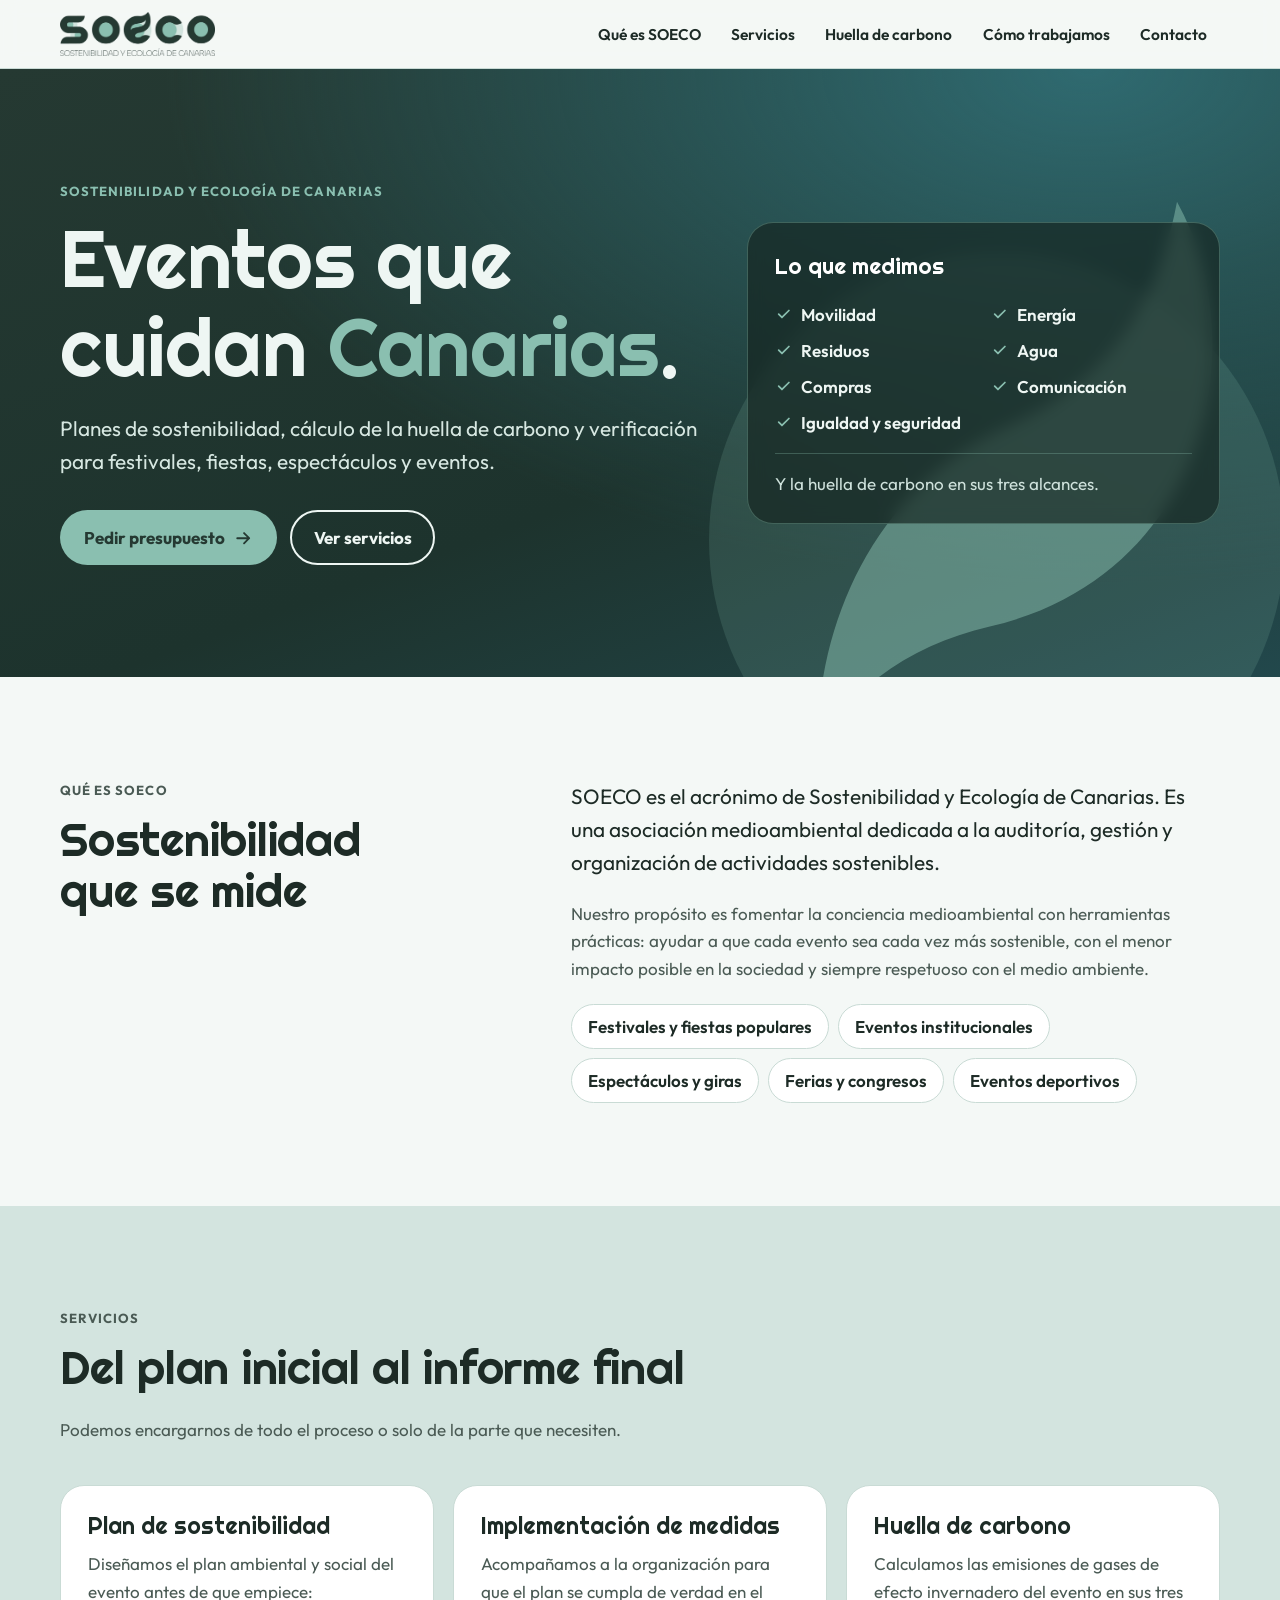
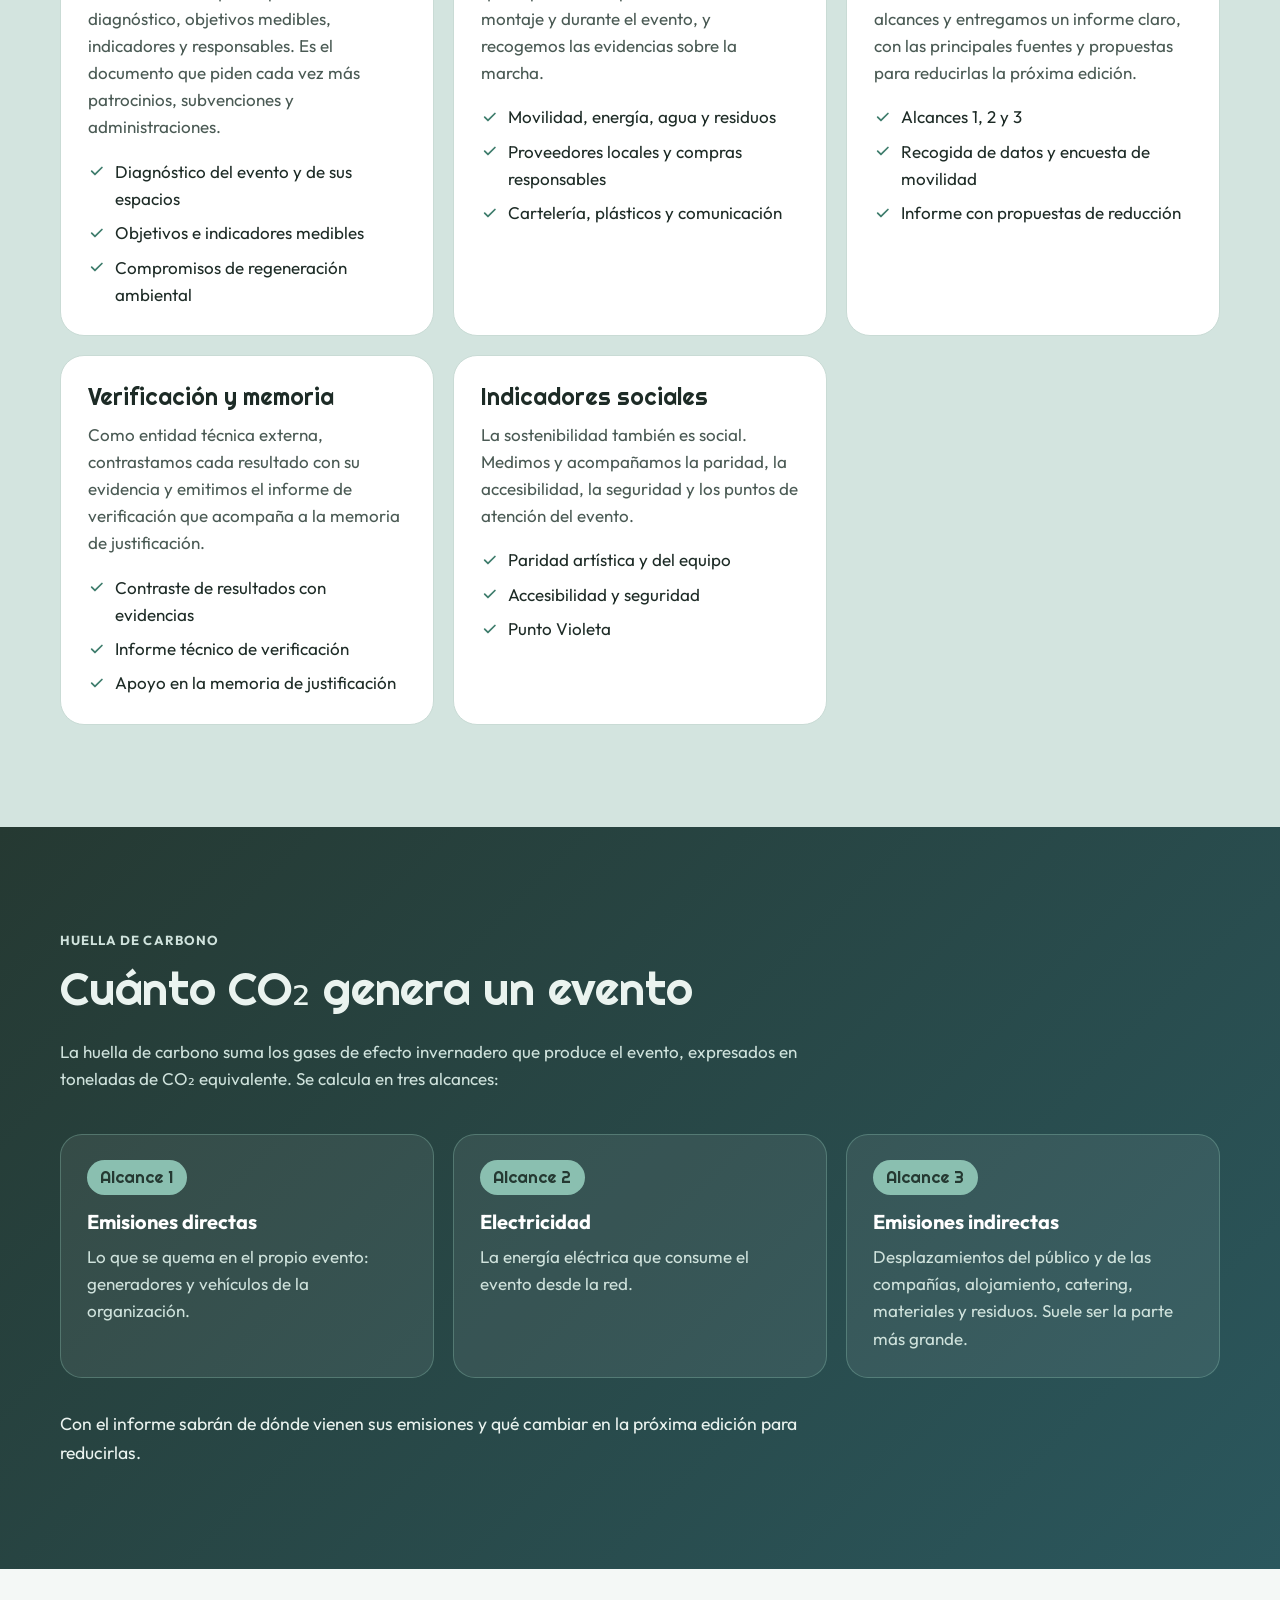
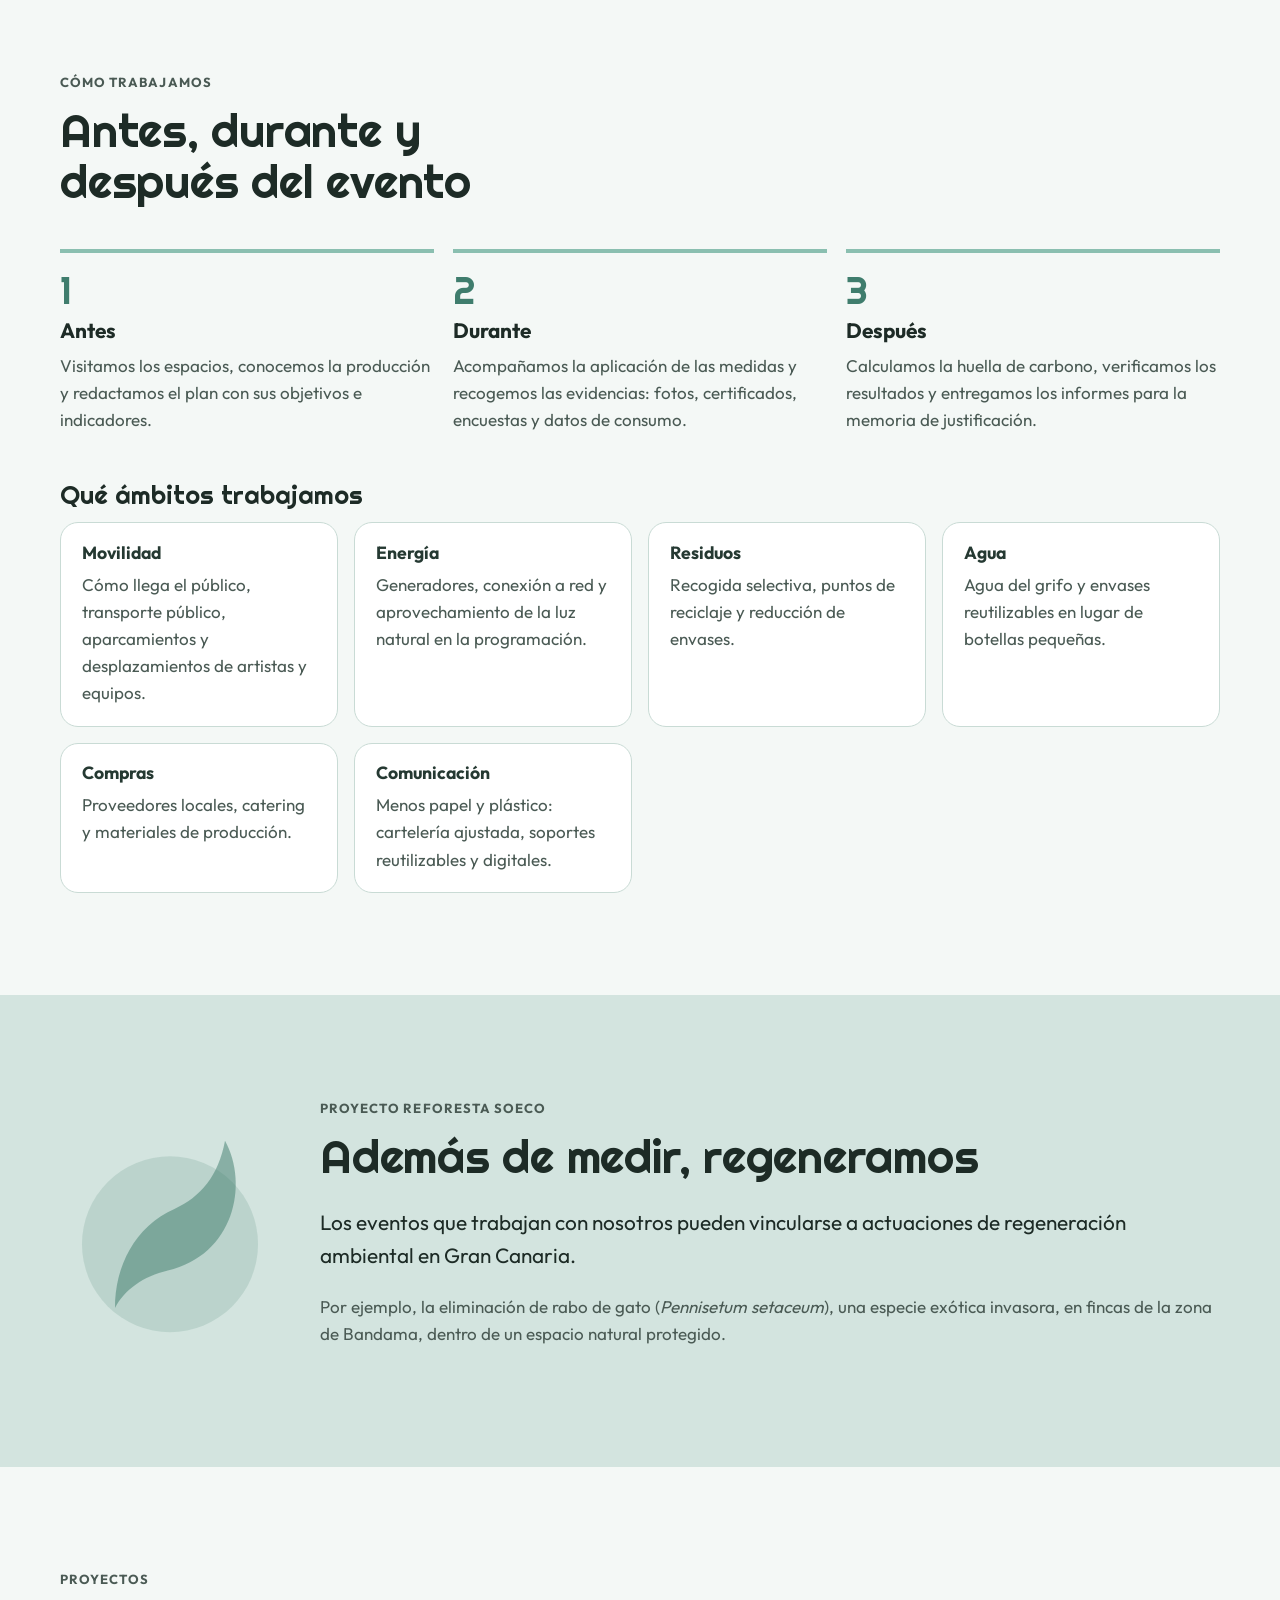
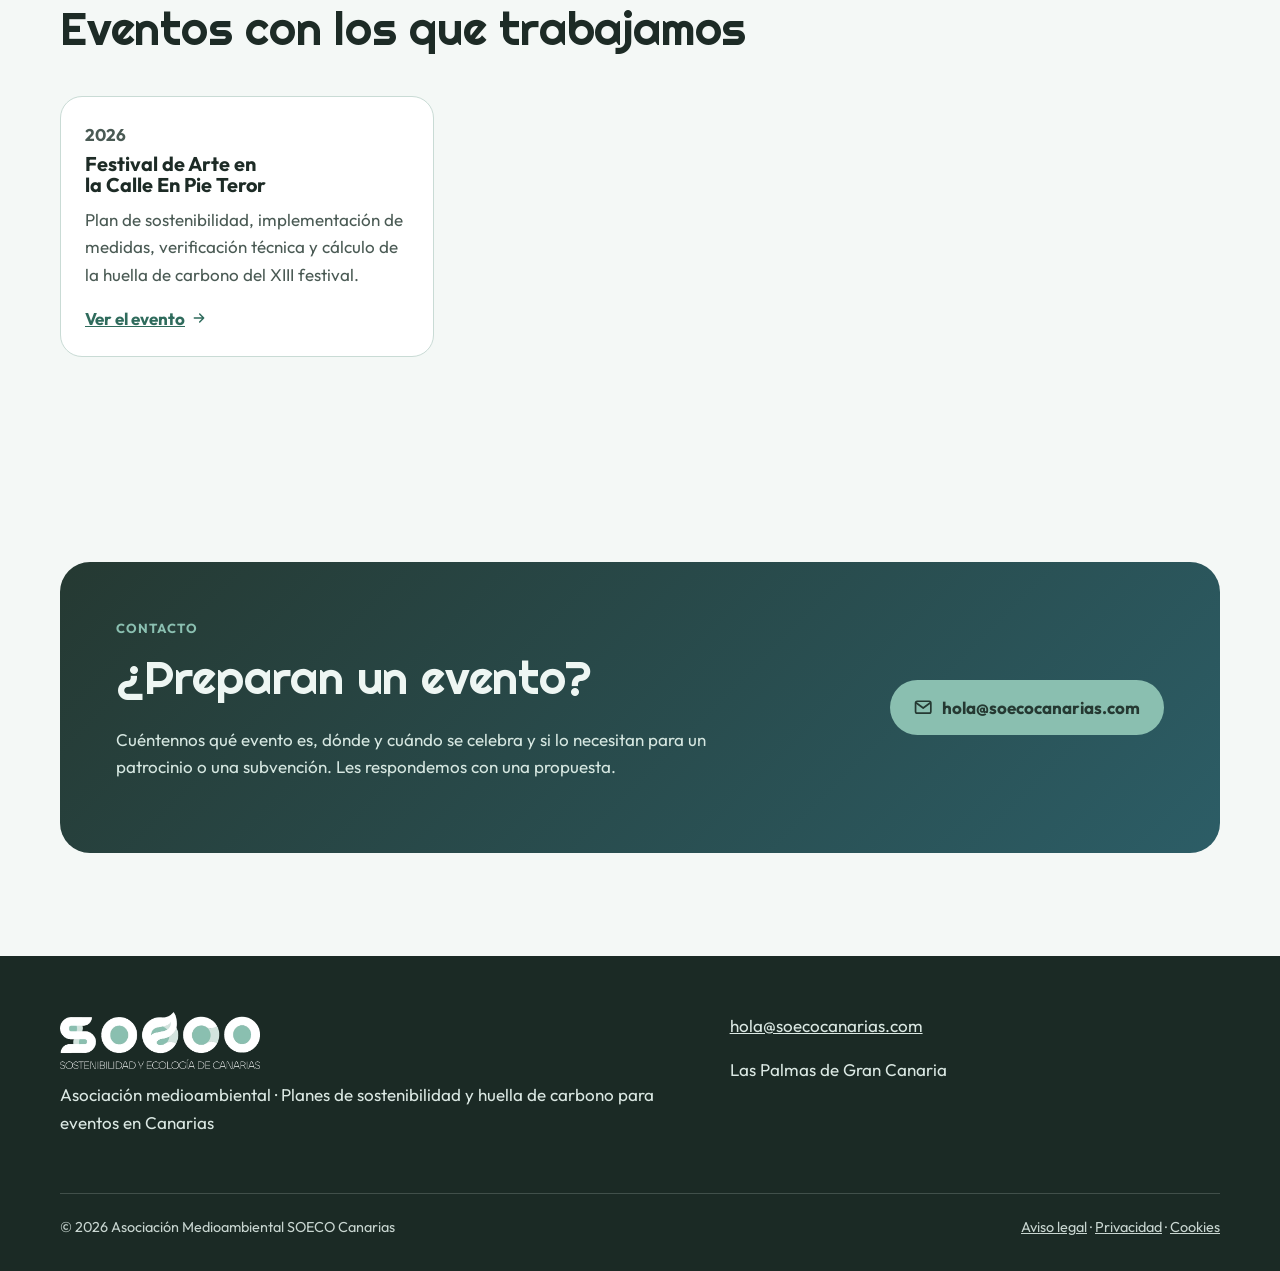
==== index.html @ d03ff1de "Web de SOECO: planes de sostenibilidad y huella de carbono para eventos Co-Authored-By: Claude Opus " ====
<!doctype html>
<html lang="es" class="sin-js">
<head>
<meta charset="utf-8">
<meta name="viewport" content="width=device-width, initial-scale=1">
<title>SOECO Canarias · Planes de sostenibilidad y huella de carbono para eventos</title>
<meta name="description" content="Planes de sostenibilidad, cálculo de la huella de carbono y verificación para festivales, fiestas y eventos en Canarias.">
<link rel="canonical" href="https://soecocanarias.com/">
<meta name="theme-color" content="#253932">
<meta property="og:type" content="website">
<meta property="og:site_name" content="SOECO Canarias">
<meta property="og:locale" content="es_ES">
<meta property="og:title" content="SOECO Canarias · Planes de sostenibilidad y huella de carbono para eventos">
<meta property="og:description" content="Planes de sostenibilidad, cálculo de la huella de carbono y verificación para festivales, fiestas y eventos en Canarias.">
<meta property="og:url" content="https://soecocanarias.com/">
<meta property="og:image" content="https://soecocanarias.com/img/og.png">
<meta name="twitter:card" content="summary_large_image">
<link rel="icon" href="/favicon.svg" type="image/svg+xml">
<link rel="icon" href="/favicon.png" type="image/png">
<link rel="apple-touch-icon" href="/apple-touch-icon.png">
<link rel="manifest" href="/site.webmanifest">
<link rel="preload" href="/fonts/righteous-latin-400-normal.woff2" as="font" type="font/woff2" crossorigin>
<link rel="preload" href="/fonts/outfit-latin-400-normal.woff2" as="font" type="font/woff2" crossorigin>
<link rel="stylesheet" href="/css/estilos.css">
</head>
<body>
<a class="saltar" href="#contenido">Saltar al contenido</a>
<header class="nav">
  <div class="contenedor nav-fila">
    <a class="marca" href="/" aria-label="SOECO Canarias, ir al inicio"><img src="/img/logo.webp" width="180" height="51" alt="SOECO, Sostenibilidad y Ecología de Canarias"></a>
    <button class="boton-menu" type="button" aria-controls="menu" aria-expanded="false"><span class="visualmente-oculto">Abrir menú</span><svg viewBox="0 0 24 24" fill="none" stroke="currentColor" stroke-width="2.2" stroke-linecap="round" aria-hidden="true"><path d="M4 7h16M4 12h16M4 17h16"/></svg></button>
    <ul class="menu" id="menu"><li><a href="/#que-es">Qué es SOECO</a></li><li><a href="/#servicios">Servicios</a></li><li><a href="/#huella">Huella de carbono</a></li><li><a href="/#como">Cómo trabajamos</a></li><li><a href="/#contacto">Contacto</a></li></ul>
  </div>
</header>
<main id="contenido">
<section class="portada">
  <svg class="hoja hoja-portada" viewBox="0 0 200 200" aria-hidden="true" focusable="false">
<circle cx="100" cy="112" r="80" fill="currentColor" opacity=".16"/>
<path d="M150 18c22 40 8 104-52 118-22 5-40 18-48 34 0-38 18-74 54-90 24-11 40-30 46-62z" fill="currentColor" opacity=".5"/>
</svg>
  <div class="contenedor portada-grid">
    <div>
      <p class="antetitulo">Sostenibilidad y ecología de Canarias</p>
      <h1>Eventos que cuidan <span>Canarias</span>.</h1>
      <p class="entradilla">Planes de sostenibilidad, cálculo de la huella de carbono y verificación para festivales, fiestas, espectáculos y eventos.</p>
      <div class="botones">
        <a class="boton boton-claro" href="#contacto">Pedir presupuesto <svg viewBox="0 0 24 24" fill="none" stroke="currentColor" stroke-width="2.2" stroke-linecap="round" stroke-linejoin="round" aria-hidden="true"><path d="M5 12h14M13 6l6 6-6 6"/></svg></a>
        <a class="boton boton-linea" href="#servicios">Ver servicios</a>
      </div>
    </div>
    <div class="panel aparece" aria-label="Lo que medimos en un evento">
      <p class="panel-titulo">Lo que medimos</p>
      <ul class="panel-lista"><li><svg viewBox="0 0 24 24" fill="none" stroke="currentColor" stroke-width="2.4" stroke-linecap="round" stroke-linejoin="round" aria-hidden="true"><path d="m5 12.5 4.5 4.5L19 7.5"/></svg><span>Movilidad</span></li><li><svg viewBox="0 0 24 24" fill="none" stroke="currentColor" stroke-width="2.4" stroke-linecap="round" stroke-linejoin="round" aria-hidden="true"><path d="m5 12.5 4.5 4.5L19 7.5"/></svg><span>Energía</span></li><li><svg viewBox="0 0 24 24" fill="none" stroke="currentColor" stroke-width="2.4" stroke-linecap="round" stroke-linejoin="round" aria-hidden="true"><path d="m5 12.5 4.5 4.5L19 7.5"/></svg><span>Residuos</span></li><li><svg viewBox="0 0 24 24" fill="none" stroke="currentColor" stroke-width="2.4" stroke-linecap="round" stroke-linejoin="round" aria-hidden="true"><path d="m5 12.5 4.5 4.5L19 7.5"/></svg><span>Agua</span></li><li><svg viewBox="0 0 24 24" fill="none" stroke="currentColor" stroke-width="2.4" stroke-linecap="round" stroke-linejoin="round" aria-hidden="true"><path d="m5 12.5 4.5 4.5L19 7.5"/></svg><span>Compras</span></li><li><svg viewBox="0 0 24 24" fill="none" stroke="currentColor" stroke-width="2.4" stroke-linecap="round" stroke-linejoin="round" aria-hidden="true"><path d="m5 12.5 4.5 4.5L19 7.5"/></svg><span>Comunicación</span></li><li><svg viewBox="0 0 24 24" fill="none" stroke="currentColor" stroke-width="2.4" stroke-linecap="round" stroke-linejoin="round" aria-hidden="true"><path d="m5 12.5 4.5 4.5L19 7.5"/></svg><span>Igualdad y seguridad</span></li></ul>
      <p class="panel-pie">Y la huella de carbono en sus tres alcances.</p>
    </div>
  </div>
</section>

<section class="seccion" id="que-es" aria-labelledby="t-que">
  <div class="contenedor que-grid">
    <div><p class="antetitulo">Qué es SOECO</p><h2 id="t-que">Sostenibilidad que se mide</h2></div>
    <div>
      <p class="entradilla">SOECO es el acrónimo de Sostenibilidad y Ecología de Canarias. Es una asociación medioambiental dedicada a la auditoría, gestión y organización de actividades sostenibles.</p>
      <p>Nuestro propósito es fomentar la conciencia medioambiental con herramientas prácticas: ayudar a que cada evento sea cada vez más sostenible, con el menor impacto posible en la sociedad y siempre respetuoso con el medio ambiente.</p>
      <ul class="publico"><li>Festivales y fiestas populares</li><li>Eventos institucionales</li><li>Espectáculos y giras</li><li>Ferias y congresos</li><li>Eventos deportivos</li></ul>
    </div>
  </div>
</section>

<section class="seccion seccion-palida" id="servicios" aria-labelledby="t-servicios">
  <div class="contenedor">
    <div class="cabecera-seccion"><p class="antetitulo">Servicios</p><h2 id="t-servicios">Del plan inicial al informe final</h2>
    <p>Podemos encargarnos de todo el proceso o solo de la parte que necesiten.</p></div>
    <ul class="servicios"><li class="servicio aparece"><div class="servicio-txt">
      <h3>Plan de sostenibilidad</h3><p>Diseñamos el plan ambiental y social del evento antes de que empiece: diagnóstico, objetivos medibles, indicadores y responsables. Es el documento que piden cada vez más patrocinios, subvenciones y administraciones.</p>
      <ul class="lista-check"><li><svg viewBox="0 0 24 24" fill="none" stroke="currentColor" stroke-width="2.4" stroke-linecap="round" stroke-linejoin="round" aria-hidden="true"><path d="m5 12.5 4.5 4.5L19 7.5"/></svg><span>Diagnóstico del evento y de sus espacios</span></li><li><svg viewBox="0 0 24 24" fill="none" stroke="currentColor" stroke-width="2.4" stroke-linecap="round" stroke-linejoin="round" aria-hidden="true"><path d="m5 12.5 4.5 4.5L19 7.5"/></svg><span>Objetivos e indicadores medibles</span></li><li><svg viewBox="0 0 24 24" fill="none" stroke="currentColor" stroke-width="2.4" stroke-linecap="round" stroke-linejoin="round" aria-hidden="true"><path d="m5 12.5 4.5 4.5L19 7.5"/></svg><span>Compromisos de regeneración ambiental</span></li></ul></div></li><li class="servicio aparece"><div class="servicio-txt">
      <h3>Implementación de medidas</h3><p>Acompañamos a la organización para que el plan se cumpla de verdad en el montaje y durante el evento, y recogemos las evidencias sobre la marcha.</p>
      <ul class="lista-check"><li><svg viewBox="0 0 24 24" fill="none" stroke="currentColor" stroke-width="2.4" stroke-linecap="round" stroke-linejoin="round" aria-hidden="true"><path d="m5 12.5 4.5 4.5L19 7.5"/></svg><span>Movilidad, energía, agua y residuos</span></li><li><svg viewBox="0 0 24 24" fill="none" stroke="currentColor" stroke-width="2.4" stroke-linecap="round" stroke-linejoin="round" aria-hidden="true"><path d="m5 12.5 4.5 4.5L19 7.5"/></svg><span>Proveedores locales y compras responsables</span></li><li><svg viewBox="0 0 24 24" fill="none" stroke="currentColor" stroke-width="2.4" stroke-linecap="round" stroke-linejoin="round" aria-hidden="true"><path d="m5 12.5 4.5 4.5L19 7.5"/></svg><span>Cartelería, plásticos y comunicación</span></li></ul></div></li><li class="servicio aparece"><div class="servicio-txt">
      <h3>Huella de carbono</h3><p>Calculamos las emisiones de gases de efecto invernadero del evento en sus tres alcances y entregamos un informe claro, con las principales fuentes y propuestas para reducirlas la próxima edición.</p>
      <ul class="lista-check"><li><svg viewBox="0 0 24 24" fill="none" stroke="currentColor" stroke-width="2.4" stroke-linecap="round" stroke-linejoin="round" aria-hidden="true"><path d="m5 12.5 4.5 4.5L19 7.5"/></svg><span>Alcances 1, 2 y 3</span></li><li><svg viewBox="0 0 24 24" fill="none" stroke="currentColor" stroke-width="2.4" stroke-linecap="round" stroke-linejoin="round" aria-hidden="true"><path d="m5 12.5 4.5 4.5L19 7.5"/></svg><span>Recogida de datos y encuesta de movilidad</span></li><li><svg viewBox="0 0 24 24" fill="none" stroke="currentColor" stroke-width="2.4" stroke-linecap="round" stroke-linejoin="round" aria-hidden="true"><path d="m5 12.5 4.5 4.5L19 7.5"/></svg><span>Informe con propuestas de reducción</span></li></ul></div></li><li class="servicio aparece"><div class="servicio-txt">
      <h3>Verificación y memoria</h3><p>Como entidad técnica externa, contrastamos cada resultado con su evidencia y emitimos el informe de verificación que acompaña a la memoria de justificación.</p>
      <ul class="lista-check"><li><svg viewBox="0 0 24 24" fill="none" stroke="currentColor" stroke-width="2.4" stroke-linecap="round" stroke-linejoin="round" aria-hidden="true"><path d="m5 12.5 4.5 4.5L19 7.5"/></svg><span>Contraste de resultados con evidencias</span></li><li><svg viewBox="0 0 24 24" fill="none" stroke="currentColor" stroke-width="2.4" stroke-linecap="round" stroke-linejoin="round" aria-hidden="true"><path d="m5 12.5 4.5 4.5L19 7.5"/></svg><span>Informe técnico de verificación</span></li><li><svg viewBox="0 0 24 24" fill="none" stroke="currentColor" stroke-width="2.4" stroke-linecap="round" stroke-linejoin="round" aria-hidden="true"><path d="m5 12.5 4.5 4.5L19 7.5"/></svg><span>Apoyo en la memoria de justificación</span></li></ul></div></li><li class="servicio aparece"><div class="servicio-txt">
      <h3>Indicadores sociales</h3><p>La sostenibilidad también es social. Medimos y acompañamos la paridad, la accesibilidad, la seguridad y los puntos de atención del evento.</p>
      <ul class="lista-check"><li><svg viewBox="0 0 24 24" fill="none" stroke="currentColor" stroke-width="2.4" stroke-linecap="round" stroke-linejoin="round" aria-hidden="true"><path d="m5 12.5 4.5 4.5L19 7.5"/></svg><span>Paridad artística y del equipo</span></li><li><svg viewBox="0 0 24 24" fill="none" stroke="currentColor" stroke-width="2.4" stroke-linecap="round" stroke-linejoin="round" aria-hidden="true"><path d="m5 12.5 4.5 4.5L19 7.5"/></svg><span>Accesibilidad y seguridad</span></li><li><svg viewBox="0 0 24 24" fill="none" stroke="currentColor" stroke-width="2.4" stroke-linecap="round" stroke-linejoin="round" aria-hidden="true"><path d="m5 12.5 4.5 4.5L19 7.5"/></svg><span>Punto Violeta</span></li></ul></div></li></ul>
  </div>
</section>

<section class="seccion seccion-oscura" id="huella" aria-labelledby="t-huella">
  <div class="contenedor">
    <div class="cabecera-seccion"><p class="antetitulo">Huella de carbono</p><h2 id="t-huella">Cuánto CO₂ genera un evento</h2>
    <p>La huella de carbono suma los gases de efecto invernadero que produce el evento, expresados en toneladas de CO₂ equivalente. Se calcula en tres alcances:</p></div>
    <ol class="alcances"><li class="alcance aparece"><span class="alcance-n">Alcance 1</span><h3>Emisiones directas</h3><p>Lo que se quema en el propio evento: generadores y vehículos de la organización.</p></li><li class="alcance aparece"><span class="alcance-n">Alcance 2</span><h3>Electricidad</h3><p>La energía eléctrica que consume el evento desde la red.</p></li><li class="alcance aparece"><span class="alcance-n">Alcance 3</span><h3>Emisiones indirectas</h3><p>Desplazamientos del público y de las compañías, alojamiento, catering, materiales y residuos. Suele ser la parte más grande.</p></li></ol>
    <p class="nota-huella">Con el informe sabrán de dónde vienen sus emisiones y qué cambiar en la próxima edición para reducirlas.</p>
  </div>
</section>

<section class="seccion" id="como" aria-labelledby="t-como">
  <div class="contenedor">
    <div class="cabecera-seccion"><p class="antetitulo">Cómo trabajamos</p><h2 id="t-como">Antes, durante y después del evento</h2></div>
    <ol class="pasos"><li class="aparece"><h3>Antes</h3><p>Visitamos los espacios, conocemos la producción y redactamos el plan con sus objetivos e indicadores.</p></li><li class="aparece"><h3>Durante</h3><p>Acompañamos la aplicación de las medidas y recogemos las evidencias: fotos, certificados, encuestas y datos de consumo.</p></li><li class="aparece"><h3>Después</h3><p>Calculamos la huella de carbono, verificamos los resultados y entregamos los informes para la memoria de justificación.</p></li></ol>
    <h3 class="ambitos-titulo">Qué ámbitos trabajamos</h3>
    <ul class="ambitos"><li><h3>Movilidad</h3><p>Cómo llega el público, transporte público, aparcamientos y desplazamientos de artistas y equipos.</p></li><li><h3>Energía</h3><p>Generadores, conexión a red y aprovechamiento de la luz natural en la programación.</p></li><li><h3>Residuos</h3><p>Recogida selectiva, puntos de reciclaje y reducción de envases.</p></li><li><h3>Agua</h3><p>Agua del grifo y envases reutilizables en lugar de botellas pequeñas.</p></li><li><h3>Compras</h3><p>Proveedores locales, catering y materiales de producción.</p></li><li><h3>Comunicación</h3><p>Menos papel y plástico: cartelería ajustada, soportes reutilizables y digitales.</p></li></ul>
  </div>
</section>

<section class="seccion seccion-palida" id="regenera" aria-labelledby="t-regenera">
  <div class="contenedor regenera">
    <svg class="hoja hoja-regenera" viewBox="0 0 200 200" aria-hidden="true" focusable="false">
<circle cx="100" cy="112" r="80" fill="currentColor" opacity=".16"/>
<path d="M150 18c22 40 8 104-52 118-22 5-40 18-48 34 0-38 18-74 54-90 24-11 40-30 46-62z" fill="currentColor" opacity=".5"/>
</svg>
    <div><p class="antetitulo">Proyecto Reforesta SOECO</p><h2 id="t-regenera">Además de medir, regeneramos</h2>
    <p class="entradilla">Los eventos que trabajan con nosotros pueden vincularse a actuaciones de regeneración ambiental en Gran Canaria.</p>
    <p>Por ejemplo, la eliminación de rabo de gato (<i>Pennisetum setaceum</i>), una especie exótica invasora, en fincas de la zona de Bandama, dentro de un espacio natural protegido.</p></div>
  </div>
</section>

<section class="seccion" id="proyectos" aria-labelledby="t-proyectos">
  <div class="contenedor">
    <div class="cabecera-seccion"><p class="antetitulo">Proyectos</p><h2 id="t-proyectos">Eventos con los que trabajamos</h2></div>
    <ul class="proyectos"><li class="proyecto aparece"><div class="proyecto-txt">
      <p class="proyecto-anio">2026</p><h3>Festival de Arte en la Calle En Pie Teror</h3><p>Plan de sostenibilidad, implementación de medidas, verificación técnica y cálculo de la huella de carbono del XIII festival.</p>
      <a href="https://festivalenpieteror.com" rel="noopener">Ver el evento <svg viewBox="0 0 24 24" fill="none" stroke="currentColor" stroke-width="2.2" stroke-linecap="round" stroke-linejoin="round" aria-hidden="true"><path d="M5 12h14M13 6l6 6-6 6"/></svg></a></div></li></ul>
  </div>
</section>

<section class="seccion contacto" id="contacto" aria-labelledby="t-contacto">
  <div class="contenedor contacto-caja aparece">
    <div><p class="antetitulo">Contacto</p><h2 id="t-contacto">¿Preparan un evento?</h2>
    <p>Cuéntennos qué evento es, dónde y cuándo se celebra y si lo necesitan para un patrocinio o una subvención. Les respondemos con una propuesta.</p></div>
    <a class="boton boton-claro" href="mailto:hola@soecocanarias.com?subject=Plan%20de%20sostenibilidad%20para%20un%20evento"><svg viewBox="0 0 24 24" fill="none" stroke="currentColor" stroke-width="2" stroke-linecap="round" stroke-linejoin="round" aria-hidden="true"><rect x="3" y="5" width="18" height="14" rx="2"/><path d="m4 7 8 6 8-6"/></svg> hola@soecocanarias.com</a>
  </div>
</section>
</main>
<footer class="pie">
  <div class="contenedor">
    <div class="pie-arriba">
      <div><img class="pie-logo" src="/img/logo-blanco.webp" width="220" height="63" alt="SOECO, Sostenibilidad y Ecología de Canarias" loading="lazy">
      <p>Asociación medioambiental · Planes de sostenibilidad y huella de carbono para eventos en Canarias</p></div>
      <div><p><a href="mailto:hola@soecocanarias.com">hola@soecocanarias.com</a></p>
      <p>Las Palmas de Gran Canaria</p></div>
    </div>
    <div class="pie-base">
      <span>© <span id="anio">2026</span> Asociación Medioambiental SOECO Canarias</span>
      <span><a href="/aviso-legal">Aviso legal</a> · <a href="/privacidad">Privacidad</a> · <a href="/cookies">Cookies</a></span>
    </div>
  </div>
</footer>
<script src="/js/main.js" defer></script>
<script type="application/ld+json">{"@context": "https://schema.org", "@type": "NGO", "name": "Asociación Medioambiental SOECO Canarias", "alternateName": "SOECO", "url": "https://soecocanarias.com/", "email": "hola@soecocanarias.com", "taxID": "G55378210", "areaServed": "Canarias", "address": {"@type": "PostalAddress", "streetAddress": "Calle Schubert, 11", "postalCode": "35016", "addressLocality": "Las Palmas de Gran Canaria", "addressCountry": "ES"}}</script>
</body>
</html>
---- css/estilos.css ----
/* ---- Base común (no tocar aquí los colores: van en tema.css) ---- */
*,*::before,*::after{box-sizing:border-box}
html{-webkit-text-size-adjust:100%;scroll-behavior:smooth}
@media (prefers-reduced-motion:reduce){html{scroll-behavior:auto}*,*::before,*::after{animation:none!important;transition:none!important}}
body{margin:0;background:var(--fondo);color:var(--tinta);font-family:var(--letra);font-size:1.0625rem;line-height:1.6;text-rendering:optimizeLegibility;-webkit-font-smoothing:antialiased}
img,svg{display:block;max-width:100%}
a{color:var(--enlace)}
a:hover{text-decoration-thickness:2px}
h1,h2,h3{font-family:var(--letra-titulo);line-height:1.1;margin:0 0 .5em;text-wrap:balance}
p{margin:0 0 1em}
:focus-visible{outline:3px solid var(--foco);outline-offset:3px;border-radius:4px}
.contenedor{width:min(100% - 2rem,1160px);margin-inline:auto}
.estrecho{width:min(100% - 2rem,760px)}
.visualmente-oculto{position:absolute!important;width:1px;height:1px;overflow:hidden;clip:rect(0 0 0 0);white-space:nowrap}
.saltar{position:absolute;left:1rem;top:-4rem;z-index:100;background:var(--tinta);color:var(--fondo);padding:.6rem 1rem;border-radius:6px}
.saltar:focus{top:1rem}
.seccion{padding:clamp(3.5rem,8vw,6.5rem) 0}
.antetitulo{font-size:.82rem;font-weight:700;letter-spacing:.08em;text-transform:uppercase;margin:0 0 .8rem}
.entradilla{font-size:clamp(1.1rem,2vw,1.3rem);max-width:62ch}
.boton{display:inline-flex;align-items:center;gap:.55rem;min-height:48px;padding:.75rem 1.35rem;border-radius:var(--radio-boton,999px);font-weight:700;text-decoration:none;border:2px solid transparent;cursor:pointer;transition:transform .15s,background-color .15s,color .15s}
.boton svg{width:1.2em;height:1.2em}
.boton:hover{transform:translateY(-1px)}
.botones{display:flex;flex-wrap:wrap;gap:.8rem}
/* Navegación */
.nav{position:sticky;top:0;z-index:50;background:var(--nav-fondo);backdrop-filter:saturate(1.4) blur(10px);border-bottom:1px solid var(--linea)}
.nav-fila{display:flex;align-items:center;justify-content:space-between;gap:1rem;min-height:68px}
.marca{display:flex;align-items:center;gap:.6rem;text-decoration:none;color:inherit;font-weight:800}
.menu{display:flex;gap:.3rem;list-style:none;margin:0;padding:0}
.menu a{display:block;padding:.55rem .8rem;border-radius:8px;color:var(--tinta);text-decoration:none;font-weight:600;font-size:.97rem}
.menu a:hover,.menu a[aria-current=page]{background:var(--menu-activo)}
.boton-menu{display:none;background:none;border:0;color:var(--tinta);width:48px;height:48px;padding:10px;cursor:pointer}
@media (max-width:820px){
  .boton-menu{display:block}
  .menu{position:absolute;inset:100% 0 auto 0;flex-direction:column;background:var(--fondo);border-bottom:1px solid var(--linea);padding:.6rem 1rem 1rem;display:none}
  .menu.abierto{display:flex}
  .sin-js .menu{display:flex;position:static;flex-direction:row;flex-wrap:wrap}
  .menu a{padding:.8rem}
}
/* Aparición */
.aparece{opacity:1}
html:not(.sin-js) .aparece{opacity:0;transform:translateY(14px);transition:opacity .6s ease,transform .6s ease}
html:not(.sin-js) .aparece.visible{opacity:1;transform:none}
@media (prefers-reduced-motion:reduce){html:not(.sin-js) .aparece{opacity:1;transform:none}}
/* Pie */
.pie{padding:3.5rem 0 2rem;background:var(--pie-fondo);color:var(--pie-tinta)}
.pie a{color:inherit}
.pie-base{display:flex;flex-wrap:wrap;justify-content:space-between;gap:.6rem 1.5rem;margin-top:2.5rem;padding-top:1.4rem;border-top:1px solid color-mix(in srgb,currentColor 22%,transparent);font-size:.9rem;opacity:.9}
/* Legales y error */
.legal h1{font-size:clamp(2rem,4vw,2.8rem)}
.legal h2{font-size:1.3rem;margin-top:2rem}
.tabla-legal{border-collapse:collapse;margin:1rem 0 1.5rem;width:100%}
.tabla-legal th,.tabla-legal td{text-align:left;padding:.55rem .8rem;border-bottom:1px solid var(--linea);vertical-align:top}
.tabla-legal th{width:8rem;font-weight:700}
.error{text-align:center;min-height:55vh;display:grid;place-items:center}
.error h1{font-size:clamp(2rem,5vw,3.2rem)}

/* ---- SOECO: verde bosque, menta y verde azulado (manual de identidad) ---- */
@font-face{font-family:"Righteous";font-weight:400;font-display:swap;src:url(/fonts/righteous-latin-400-normal.woff2) format("woff2")}
@font-face{font-family:"Outfit";font-weight:400;font-display:swap;src:url(/fonts/outfit-latin-400-normal.woff2) format("woff2")}
@font-face{font-family:"Outfit";font-weight:600;font-display:swap;src:url(/fonts/outfit-latin-600-normal.woff2) format("woff2")}
@font-face{font-family:"Outfit";font-weight:700;font-display:swap;src:url(/fonts/outfit-latin-700-normal.woff2) format("woff2")}
:root{
  --bosque:#253932;--bosque-2:#1b2a25;--menta:#8abfb0;--menta-osc:#3f7d6d;--palido:#d3e4df;--azulado:#2c5d66;--gris:#c2c2c2;
  --fondo:#f4f8f6;--tinta:#1d2b26;--suave:#4a5a54;--enlace:#2f6b5c;--foco:#2c5d66;--linea:#c9dbd5;
  --letra:"Outfit",system-ui,sans-serif;--letra-titulo:"Righteous","Outfit",system-ui,sans-serif;
  --nav-fondo:color-mix(in srgb,#f4f8f6 90%,transparent);--menu-activo:var(--palido);
  --pie-fondo:var(--bosque-2);--pie-tinta:#dbe8e3;--radio-boton:999px
}
h1,h2,h3{font-weight:400;letter-spacing:-.005em}
h3{font-family:var(--letra);font-weight:700;letter-spacing:0}
.antetitulo{color:var(--menta-osc)}
.marca img{height:44px;width:auto}
.boton-claro{background:var(--menta);color:var(--bosque)}
.boton-claro:hover{background:#a3d0c3}
.boton-linea{border-color:currentColor;color:inherit;background:transparent}
.boton-linea:hover{background:color-mix(in srgb,currentColor 12%,transparent)}
.cabecera-seccion{max-width:760px;margin-bottom:2.6rem}
.cabecera-seccion p{color:var(--suave)}
.cabecera-seccion h2,.que-grid h2,.regenera h2,.contacto h2{font-size:clamp(1.9rem,4vw,2.9rem)}
.seccion-palida{background:var(--palido)}
.seccion-oscura{background:linear-gradient(135deg,var(--bosque) 0%,var(--azulado) 120%);color:#eaf3ef}
.seccion-oscura .antetitulo{color:var(--menta)}
.seccion-oscura .cabecera-seccion p{color:#cfe2dc}

/* Portada */
.portada{position:relative;overflow:hidden;color:#eef6f3;padding:clamp(3.5rem,9vw,7rem) 0;background:radial-gradient(ellipse at 85% 0%,#2f6a70 0%,transparent 60%),linear-gradient(160deg,var(--bosque) 0%,#1d332d 60%,#22484c 100%)}
.portada .antetitulo{color:var(--menta)}
.portada h1{font-size:clamp(2.6rem,6.6vw,5rem);margin-bottom:1.3rem}
.portada h1 span{color:var(--menta)}
.portada .entradilla{color:#d6e7e1;margin-bottom:2rem}
.portada-grid{position:relative;z-index:2;display:grid;grid-template-columns:1.35fr 1fr;gap:3rem;align-items:center}
.hoja{color:var(--menta)}
.hoja-portada{position:absolute;right:-6vw;bottom:-14vw;width:min(62vw,720px);height:auto;z-index:1}
.portada .portada-foto{position:absolute;inset:0;width:100%;height:100%;object-fit:cover;opacity:.28;mix-blend-mode:luminosity;z-index:0}
.panel{background:rgba(20,36,31,.66);backdrop-filter:blur(8px);border:1px solid rgba(138,191,176,.35);border-radius:26px;padding:1.6rem 1.7rem}
.panel-titulo{font-family:var(--letra-titulo);font-size:1.4rem;margin:0 0 1rem;color:#fff}
.panel-lista{list-style:none;margin:0;padding:0;display:grid;grid-template-columns:1fr 1fr;gap:.55rem 1rem}
.panel-lista li{display:flex;gap:.5rem;align-items:center;font-weight:600}
.panel-lista svg{width:1.1rem;height:1.1rem;flex:none;color:var(--menta)}
.panel-pie{margin:1.1rem 0 0;padding-top:1rem;border-top:1px solid rgba(138,191,176,.3);color:#cfe2dc}
@media (max-width:880px){.portada-grid{grid-template-columns:1fr;gap:2rem}.hoja-portada{opacity:.6}}
@media (max-width:420px){.panel-lista{grid-template-columns:1fr}}

/* Qué es */
.que-grid{display:grid;grid-template-columns:1fr 1.4fr;gap:3rem;align-items:start}
.que-grid p{color:var(--suave)}
.que-grid .entradilla{color:var(--tinta)}
.publico{display:flex;flex-wrap:wrap;gap:.55rem;list-style:none;margin:1.4rem 0 0;padding:0}
.publico li{padding:.5rem 1rem;border-radius:999px;background:#fff;border:1px solid var(--linea);font-weight:600}
@media (max-width:860px){.que-grid{grid-template-columns:1fr;gap:1rem}}

/* Servicios */
.servicios{list-style:none;margin:0;padding:0;display:grid;grid-template-columns:repeat(auto-fit,minmax(min(100%,320px),1fr));gap:1.2rem}
.servicio{background:#fff;border-radius:24px;overflow:hidden;border:1px solid var(--linea)}
.servicio-foto{width:100%;aspect-ratio:16/9;object-fit:cover}
.servicio-txt{padding:1.7rem}
.servicio h3{font-family:var(--letra-titulo);font-weight:400;font-size:1.45rem}
.servicio p{color:var(--suave)}
.lista-check{list-style:none;margin:0;padding:0;display:grid;gap:.45rem}
.lista-check li{display:flex;gap:.55rem;align-items:flex-start}
.lista-check svg{flex:none;width:1.1rem;height:1.1rem;margin-top:.28rem;color:var(--menta-osc)}

/* Huella */
.alcances{list-style:none;margin:0;padding:0;display:grid;grid-template-columns:repeat(auto-fit,minmax(min(100%,260px),1fr));gap:1.2rem}
.alcance{background:rgba(255,255,255,.07);border:1px solid rgba(138,191,176,.35);border-radius:22px;padding:1.6rem}
.alcance-n{display:inline-block;font-family:var(--letra-titulo);font-size:1.05rem;color:var(--bosque);background:var(--menta);border-radius:999px;padding:.25rem .85rem;margin-bottom:1rem}
.alcance h3{color:#fff;font-size:1.25rem}
.alcance p{color:#cfe2dc;margin:0}
.nota-huella{margin:2rem 0 0;font-size:1.1rem;color:#eaf3ef;max-width:62ch}

/* Cómo */
.pasos{list-style:none;margin:0 0 3rem;padding:0;display:grid;grid-template-columns:repeat(3,1fr);gap:1.2rem;counter-reset:p}
.pasos li{counter-increment:p;border-top:4px solid var(--menta);padding-top:1.1rem}
.pasos li::before{content:counter(p);font-family:var(--letra-titulo);font-size:2.4rem;line-height:1;color:var(--menta-osc);display:block;margin-bottom:.6rem}
.pasos h3{font-size:1.3rem}
.pasos p{color:var(--suave);margin:0}
@media (max-width:820px){.pasos{grid-template-columns:1fr}}
.ambitos-titulo{font-family:var(--letra-titulo);font-weight:400;font-size:1.6rem}
.ambitos{list-style:none;margin:0;padding:0;display:grid;grid-template-columns:repeat(auto-fit,minmax(min(100%,250px),1fr));gap:1rem}
.ambitos li{background:#fff;border:1px solid var(--linea);border-radius:18px;padding:1.2rem 1.3rem}
.ambitos h3{font-size:1.1rem;color:var(--bosque)}
.ambitos p{color:var(--suave);margin:0}

/* Regenera */
.regenera{display:grid;grid-template-columns:220px 1fr;gap:2.5rem;align-items:center}
.hoja-regenera{width:100%;height:auto;color:var(--menta-osc)}
.regenera p{color:var(--suave)}
.regenera .entradilla{color:var(--tinta)}
@media (max-width:700px){.regenera{grid-template-columns:1fr}.hoja-regenera{width:120px}}

/* Proyectos */
.proyectos{list-style:none;margin:0;padding:0;display:grid;grid-template-columns:repeat(auto-fill,minmax(min(100%,320px),1fr));gap:1.2rem}
.proyecto{background:#fff;border:1px solid var(--linea);border-radius:22px;overflow:hidden}
.proyecto-foto{width:100%;aspect-ratio:16/10;object-fit:cover}
.proyecto-txt{padding:1.5rem}
.proyecto-anio{font-weight:700;color:var(--menta-osc);margin:0 0 .3rem}
.proyecto-txt p{color:var(--suave)}
.proyecto-txt a{font-weight:700;display:inline-flex;gap:.4rem;align-items:center}
.proyecto-txt a svg{width:1rem;height:1rem}

/* Contacto */
.contacto-caja{background:linear-gradient(135deg,var(--bosque),var(--azulado));color:#eef6f3;border-radius:30px;padding:clamp(2rem,5vw,3.5rem);display:grid;grid-template-columns:1.3fr auto;gap:2rem;align-items:center}
.contacto-caja .antetitulo{color:var(--menta)}
.contacto-caja p{color:#d6e7e1;max-width:56ch}
.contacto-caja .boton{word-break:break-all}
@media (max-width:820px){.contacto-caja{grid-template-columns:1fr}}

/* Pie */
.pie-arriba{display:grid;grid-template-columns:1.3fr 1fr;gap:2rem}
.pie-logo{width:200px;height:auto;margin-bottom:.8rem}
@media (max-width:700px){.pie-arriba{grid-template-columns:1fr}}
.legal,.error{color:var(--tinta)}
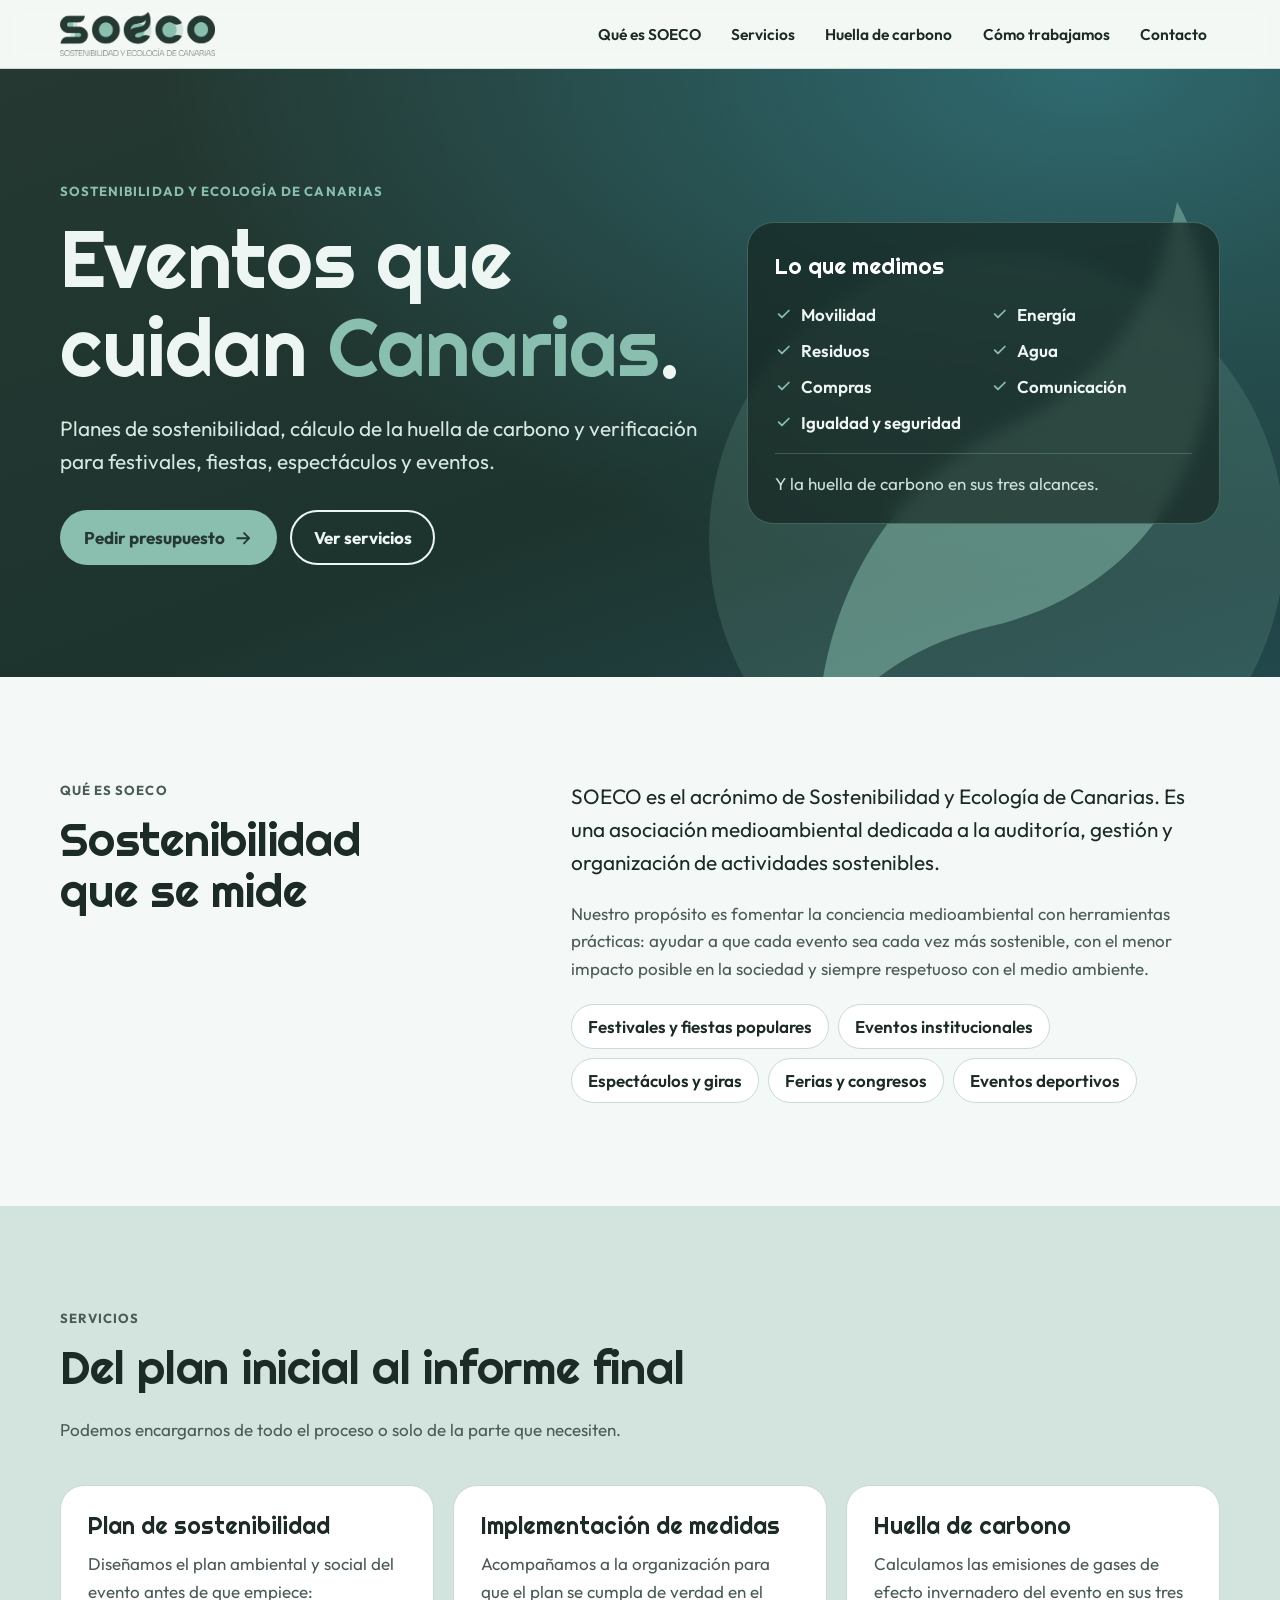
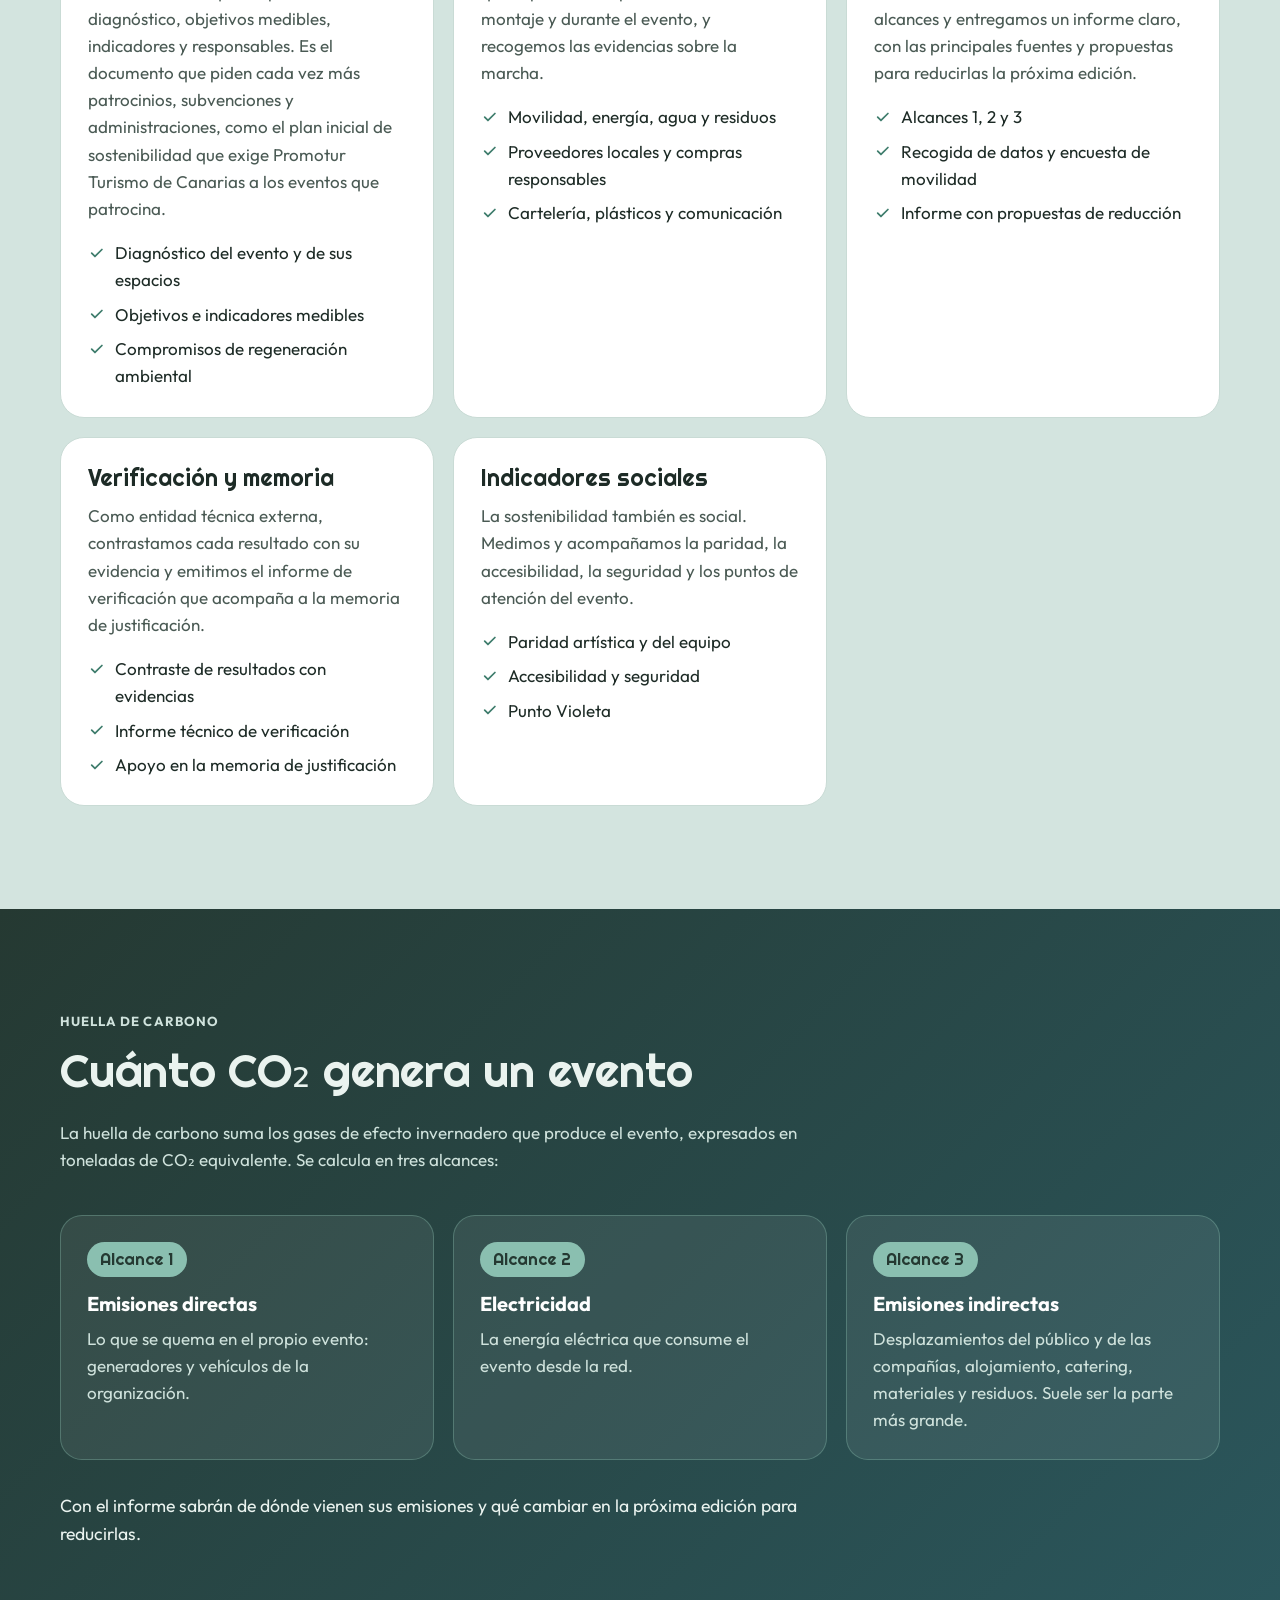
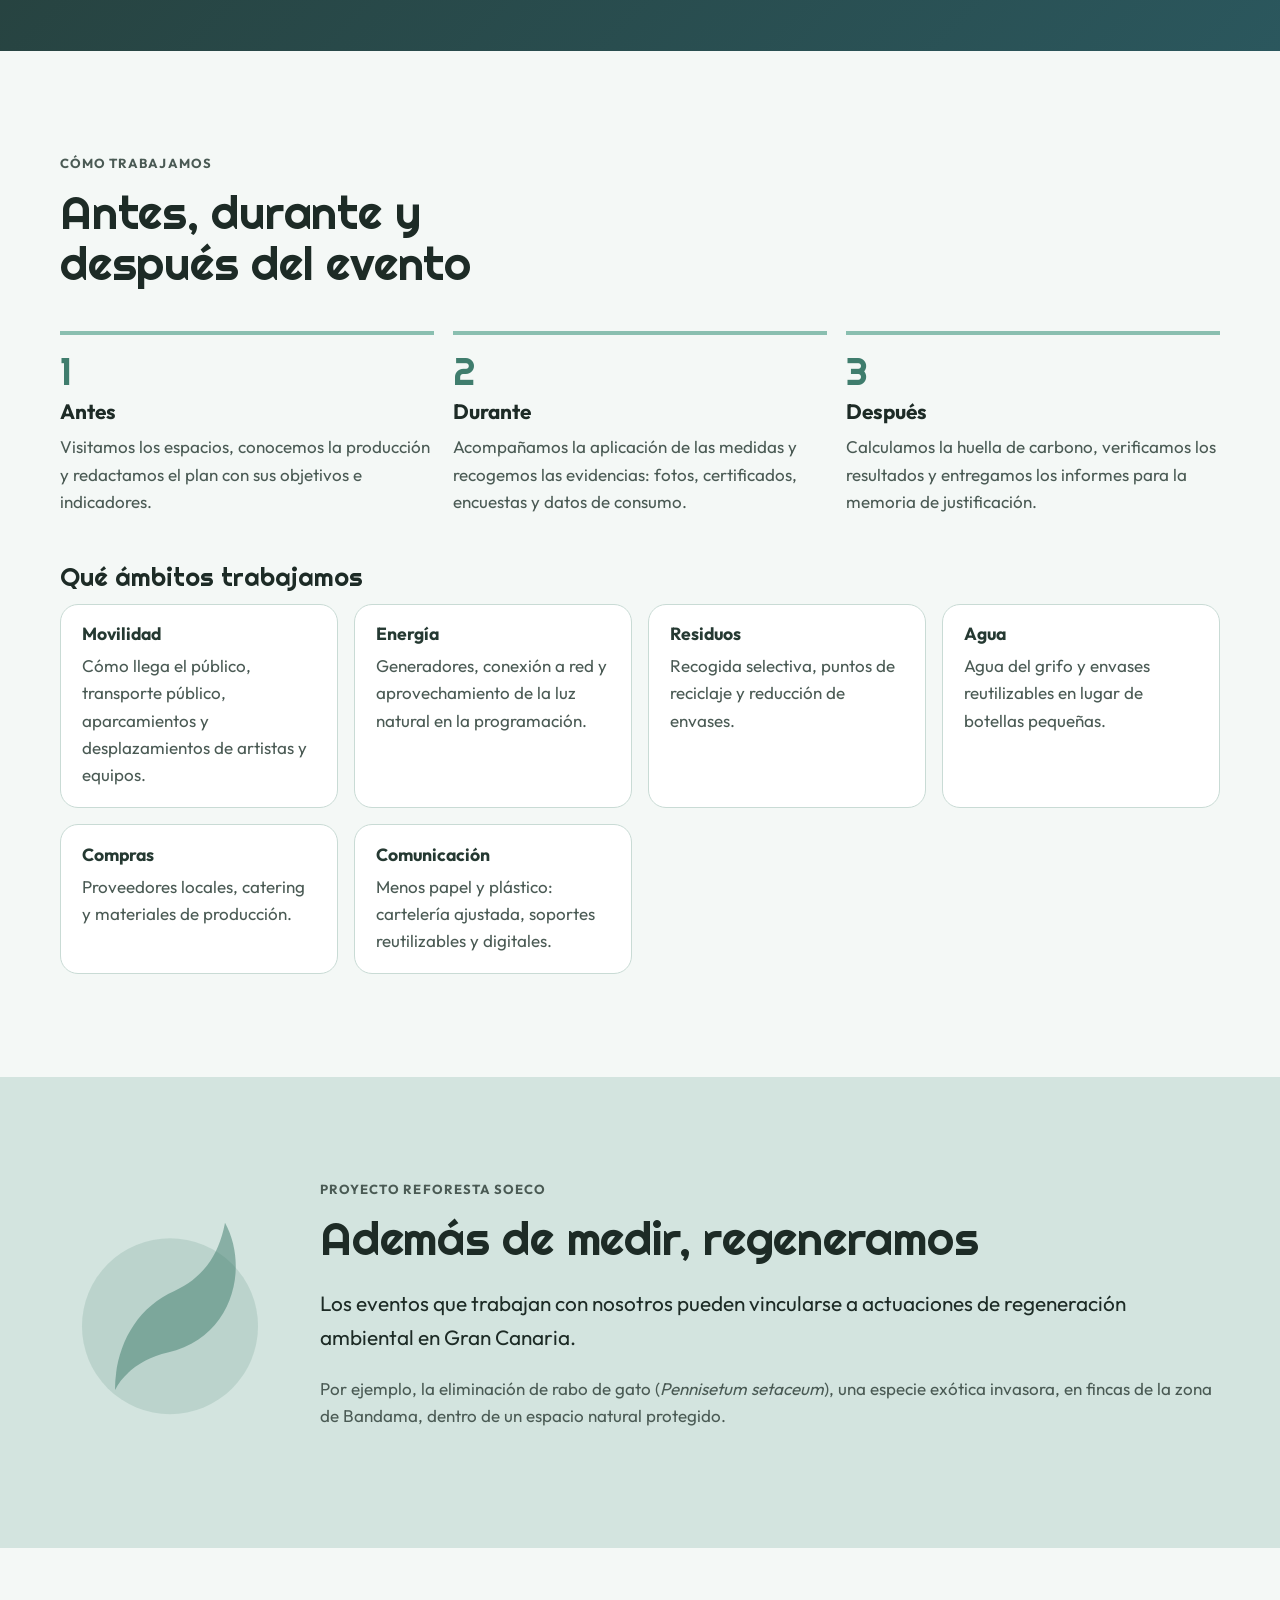
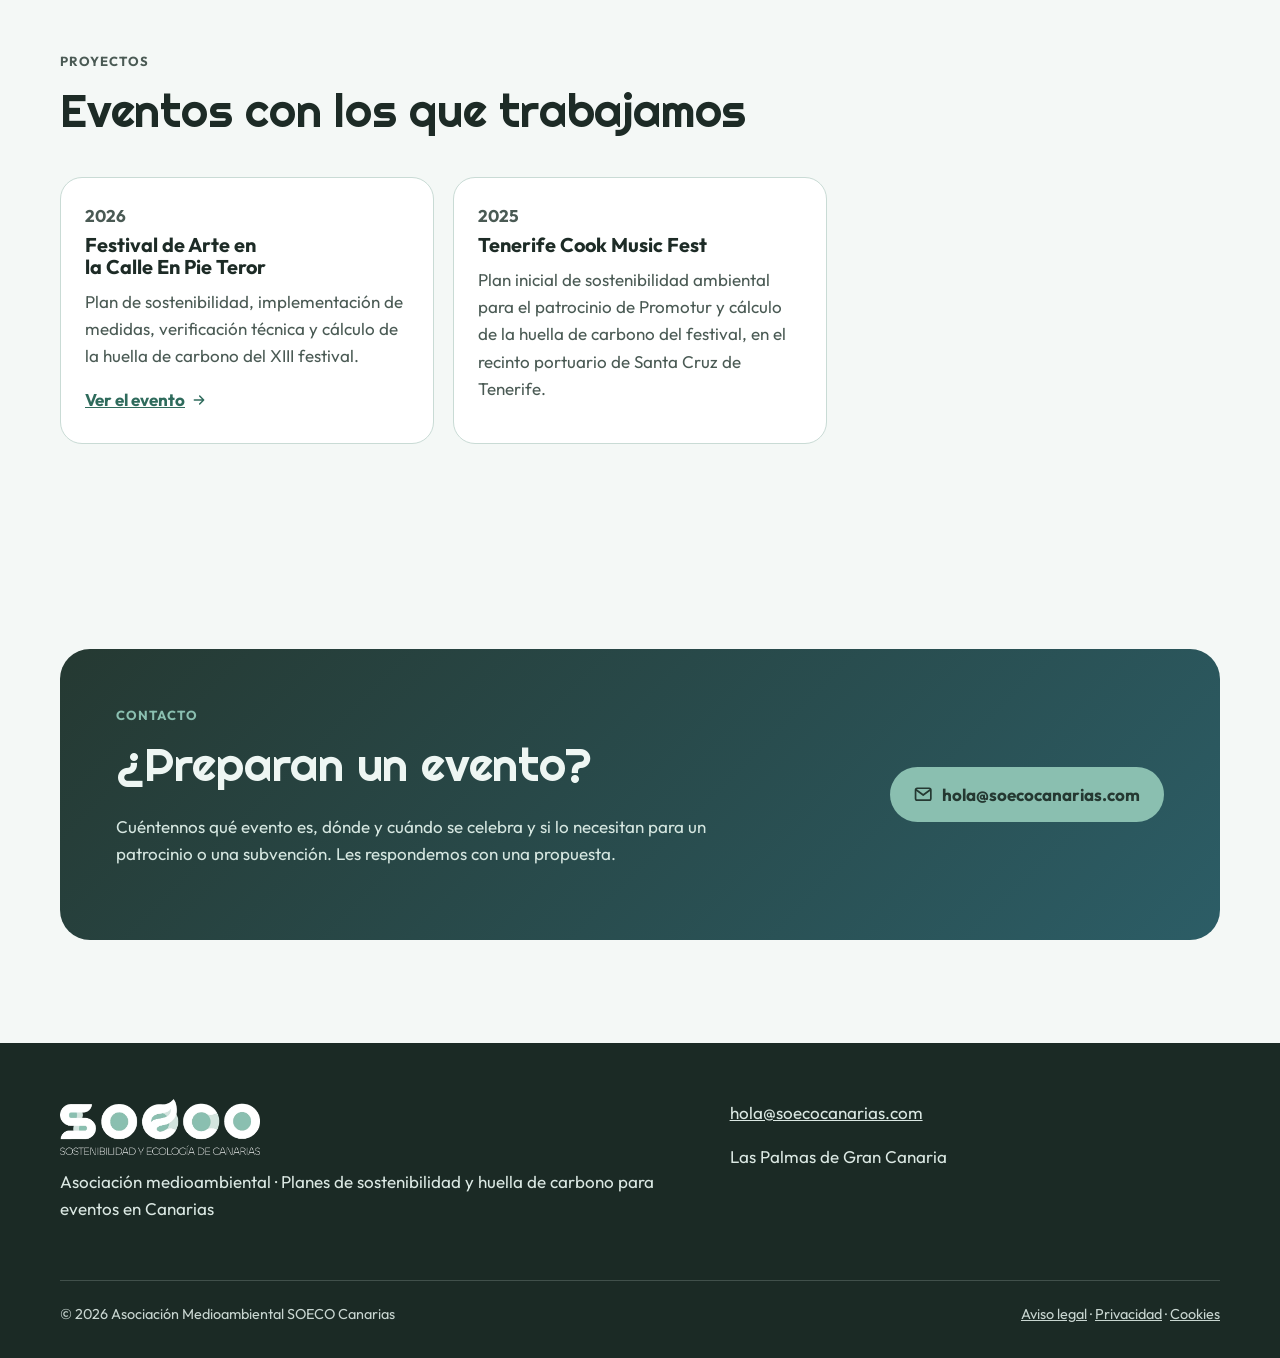
==== commit b79f6963: "SOECO: añade el Tenerife Cook Music Fest y el plan que exige Promotur Co-Authored-By: Claude Opus 5." ====
--- a/index.html
+++ b/index.html
@@ -72,7 +72,7 @@
     <div class="cabecera-seccion"><p class="antetitulo">Servicios</p><h2 id="t-servicios">Del plan inicial al informe final</h2>
     <p>Podemos encargarnos de todo el proceso o solo de la parte que necesiten.</p></div>
     <ul class="servicios"><li class="servicio aparece"><div class="servicio-txt">
-      <h3>Plan de sostenibilidad</h3><p>Diseñamos el plan ambiental y social del evento antes de que empiece: diagnóstico, objetivos medibles, indicadores y responsables. Es el documento que piden cada vez más patrocinios, subvenciones y administraciones.</p>
+      <h3>Plan de sostenibilidad</h3><p>Diseñamos el plan ambiental y social del evento antes de que empiece: diagnóstico, objetivos medibles, indicadores y responsables. Es el documento que piden cada vez más patrocinios, subvenciones y administraciones, como el plan inicial de sostenibilidad que exige Promotur Turismo de Canarias a los eventos que patrocina.</p>
       <ul class="lista-check"><li><svg viewBox="0 0 24 24" fill="none" stroke="currentColor" stroke-width="2.4" stroke-linecap="round" stroke-linejoin="round" aria-hidden="true"><path d="m5 12.5 4.5 4.5L19 7.5"/></svg><span>Diagnóstico del evento y de sus espacios</span></li><li><svg viewBox="0 0 24 24" fill="none" stroke="currentColor" stroke-width="2.4" stroke-linecap="round" stroke-linejoin="round" aria-hidden="true"><path d="m5 12.5 4.5 4.5L19 7.5"/></svg><span>Objetivos e indicadores medibles</span></li><li><svg viewBox="0 0 24 24" fill="none" stroke="currentColor" stroke-width="2.4" stroke-linecap="round" stroke-linejoin="round" aria-hidden="true"><path d="m5 12.5 4.5 4.5L19 7.5"/></svg><span>Compromisos de regeneración ambiental</span></li></ul></div></li><li class="servicio aparece"><div class="servicio-txt">
       <h3>Implementación de medidas</h3><p>Acompañamos a la organización para que el plan se cumpla de verdad en el montaje y durante el evento, y recogemos las evidencias sobre la marcha.</p>
       <ul class="lista-check"><li><svg viewBox="0 0 24 24" fill="none" stroke="currentColor" stroke-width="2.4" stroke-linecap="round" stroke-linejoin="round" aria-hidden="true"><path d="m5 12.5 4.5 4.5L19 7.5"/></svg><span>Movilidad, energía, agua y residuos</span></li><li><svg viewBox="0 0 24 24" fill="none" stroke="currentColor" stroke-width="2.4" stroke-linecap="round" stroke-linejoin="round" aria-hidden="true"><path d="m5 12.5 4.5 4.5L19 7.5"/></svg><span>Proveedores locales y compras responsables</span></li><li><svg viewBox="0 0 24 24" fill="none" stroke="currentColor" stroke-width="2.4" stroke-linecap="round" stroke-linejoin="round" aria-hidden="true"><path d="m5 12.5 4.5 4.5L19 7.5"/></svg><span>Cartelería, plásticos y comunicación</span></li></ul></div></li><li class="servicio aparece"><div class="servicio-txt">
@@ -120,7 +120,9 @@
     <div class="cabecera-seccion"><p class="antetitulo">Proyectos</p><h2 id="t-proyectos">Eventos con los que trabajamos</h2></div>
     <ul class="proyectos"><li class="proyecto aparece"><div class="proyecto-txt">
       <p class="proyecto-anio">2026</p><h3>Festival de Arte en la Calle En Pie Teror</h3><p>Plan de sostenibilidad, implementación de medidas, verificación técnica y cálculo de la huella de carbono del XIII festival.</p>
-      <a href="https://festivalenpieteror.com" rel="noopener">Ver el evento <svg viewBox="0 0 24 24" fill="none" stroke="currentColor" stroke-width="2.2" stroke-linecap="round" stroke-linejoin="round" aria-hidden="true"><path d="M5 12h14M13 6l6 6-6 6"/></svg></a></div></li></ul>
+      <a href="https://festivalenpieteror.com" rel="noopener">Ver el evento <svg viewBox="0 0 24 24" fill="none" stroke="currentColor" stroke-width="2.2" stroke-linecap="round" stroke-linejoin="round" aria-hidden="true"><path d="M5 12h14M13 6l6 6-6 6"/></svg></a></div></li><li class="proyecto aparece"><div class="proyecto-txt">
+      <p class="proyecto-anio">2025</p><h3>Tenerife Cook Music Fest</h3><p>Plan inicial de sostenibilidad ambiental para el patrocinio de Promotur y cálculo de la huella de carbono del festival, en el recinto portuario de Santa Cruz de Tenerife.</p>
+      </div></li></ul>
   </div>
 </section>
 
